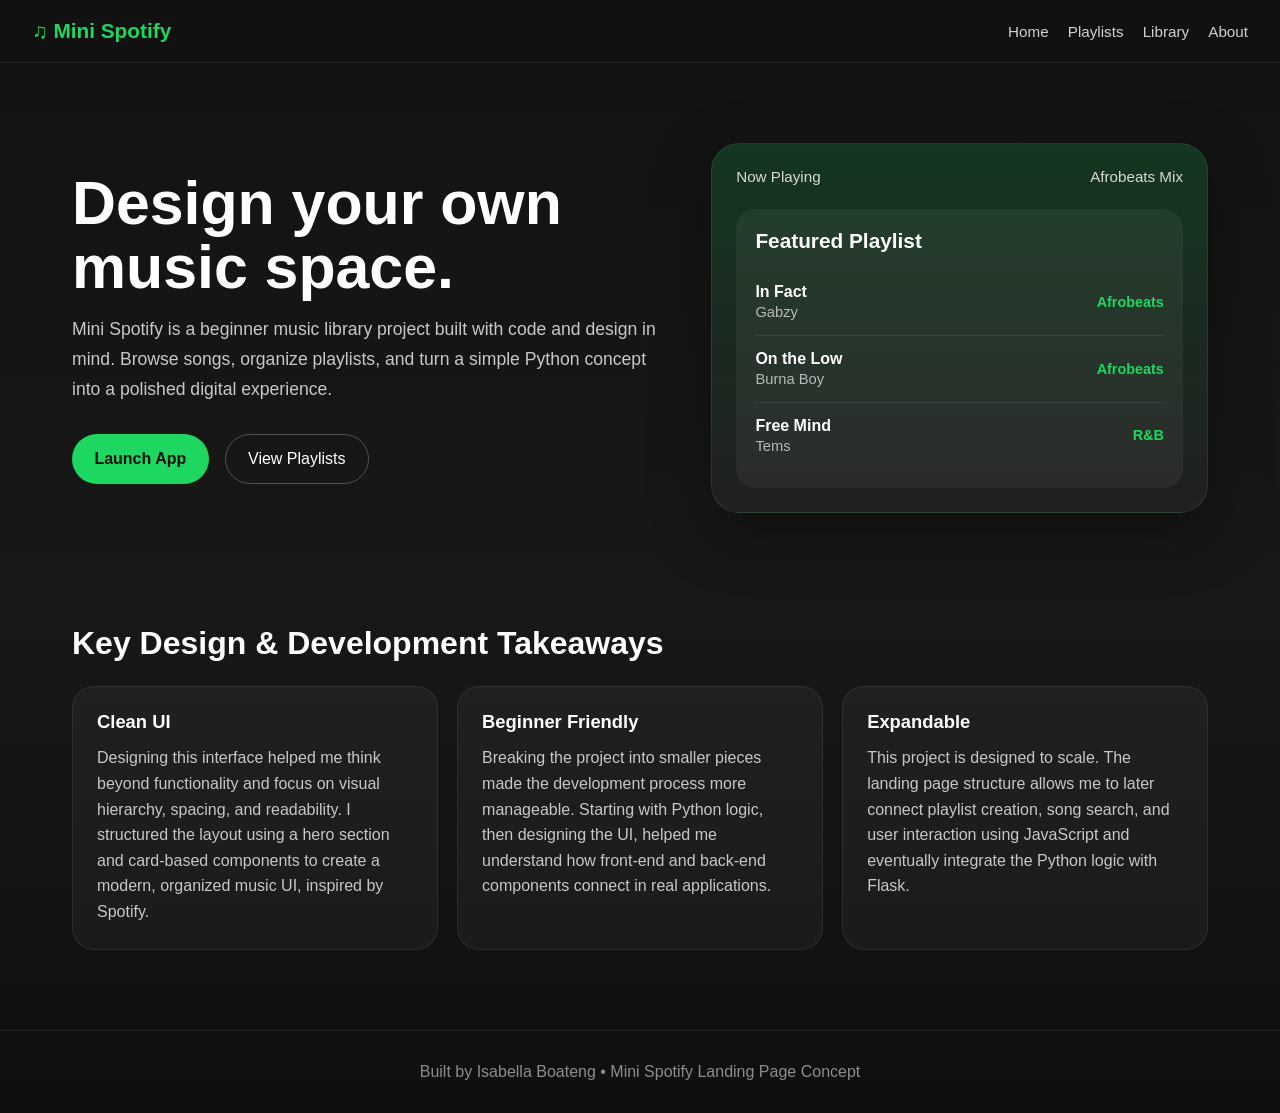
==== index.html @ f2e77faa "Initial Mini Spotify landing page" ====
<!DOCTYPE html>
<html lang="en">
<head>
  <meta charset="UTF-8" />
  <meta name="viewport" content="width=device-width, initial-scale=1.0" />
  <title>Mini Spotify Player</title>

  <link rel="stylesheet" href="styles.css">
</head>

</head>
<body>

  <nav class="navbar">
    <div class="logo">♫ Mini Spotify</div>
    <ul class="nav-links">
      <li>Home</li>
      <li>Playlists</li>
      <li>Library</li>
      <li>About</li>
    </ul>
  </nav>

  <section class="hero">
    <div class="hero-text">
      <h1>Design your own music space.</h1>
      <p>
        Mini Spotify is a beginner music library project built with code and design in mind.
        Browse songs, organize playlists, and turn a simple Python concept into a polished digital experience.
      </p>
      <div class="buttons">
        <button class="btn btn-primary">Launch App</button>
        <button class="btn btn-secondary">View Playlists</button>
      </div>
    </div>

    <div class="hero-card">
      <div class="card-top">
        <span>Now Playing</span>
        <span>Afrobeats Mix</span>
      </div>

      <div class="playlist-box">
        <h3>Featured Playlist</h3>

        <div class="song">
          <div class="song-info">
            <p>In Fact</p>
            <p>Gabzy</p>
          </div>
          <span class="tag">Afrobeats</span>
        </div>

        <div class="song">
          <div class="song-info">
            <p>On the Low</p>
            <p>Burna Boy</p>
          </div>
          <span class="tag">Afrobeats</span>
        </div>

        <div class="song">
          <div class="song-info">
            <p>Free Mind</p>
            <p>Tems</p>
          </div>
          <span class="tag">R&amp;B</span>
        </div>
      </div>
    </div>
  </section>


  <section class="features">
    <h2 class="section-title">Key Design & Development Takeaways</h2>
    <div class="feature-grid">
      <div class="feature-card">
        <h3>Clean UI</h3>
        <p>Designing this interface helped me think beyond functionality and focus on
           visual hierarchy, spacing, and readability. I structured the layout using a
           hero section and card-based components to create a modern, organized music UI, inspired by Spotify.</p>
      </div>
      <div class="feature-card">
        <h3>Beginner Friendly</h3>
        <p>Breaking the project into smaller pieces made the development process more
           manageable. Starting with Python logic, then designing the UI, helped me
           understand how front-end and back-end components connect in real applications.</p>
      </div>
      <div class="feature-card">
        <h3>Expandable</h3>
        <p>This project is designed to scale. The landing page structure allows me to
           later connect playlist creation, song search, and user interaction using
           JavaScript and eventually integrate the Python logic with Flask.</p>
      </div>
    </div>
  </section>

   <footer class="footer">
    Built by Isabella Boateng • Mini Spotify Landing Page Concept
  </footer>
</body>
</html>
---- styles.css ----
* {
      box-sizing: border-box;
      margin: 0;
      padding: 0;
      font-family: Arial, Helvetica, sans-serif;
    }

    body {
      background: linear-gradient(180deg, #121212 0%, #181818 55%, #0f0f0f 100%); 
      color: #ffffff;
      min-height: 100vh;
    }

    /* Class for navigation bar and components: */
    .navbar {
      display: flex;
      justify-content: space-between;
      align-items: center;
      padding: 1.2rem 2rem;
      border-bottom: 1px solid rgba(255,255,255,0.08);
      position: sticky;
      top: 0;
      backdrop-filter: blur(8px);
      background: rgba(18, 18, 18, 0.8);
    }

    /* Mini Spotify + music note */
    .logo {
      font-size: 1.3rem;
      font-weight: bold;
      color: #1ed760;
    }
    /* Elements on the navigation bar */
    .nav-links {
      display: flex;
      gap: 1.2rem;
      list-style: none;
      color: #d1d1d1;
      font-size: 0.95rem;
    }

    /* Class for hero and compoenents: */ 
    .hero {
      display: grid;
      grid-template-columns: 1.1fr 0.9fr;
      gap: 2rem;
      align-items: center;
      max-width: 1200px;
      margin: 0 auto;
      padding: 5rem 2rem 4rem;
    }
    
    /* Hero header */ 
    .hero-text h1 {
      font-size: 3.8rem;
      line-height: 1.05;
      margin-bottom: 1rem;
    }
    /* Hero text */
    .hero-text p {
      color: #c8c8c8;
      font-size: 1.1rem;
      line-height: 1.7;
      max-width: 600px;
      margin-bottom: 1.8rem;
    }

    /* Class for buttons and compoenets: */
    .buttons {
      display: flex;
      gap: 1rem;
      flex-wrap: wrap;
    }

    .btn {
      padding: 0.95rem 1.4rem;
      border-radius: 999px;
      border: none;
      font-size: 1rem;
      cursor: pointer;
      transition: transform 0.2s ease, opacity 0.2s ease;
    }

    /* Hover effect - lift the button slughty */
    .btn:hover {
      transform: translateY(-2px);
      opacity: 0.95;
    }

    /* Primary button style - spotify green */
    .btn-primary {
      background: #1ed760;
      color: #111111;
      font-weight: bold;
    }

     /* Secondary button style - blakc and white */
    .btn-secondary {
      background: transparent;
      color: #ffffff;
      border: 1px solid rgba(255,255,255,0.25);
    }

    /* Nested card components: */
    .hero-card {
      background: linear-gradient(180deg, rgba(30,215,96,0.18), rgba(255,255,255,0.04));
      border: 1px solid rgba(255,255,255,0.08);
      border-radius: 28px;
      padding: 1.5rem;
      box-shadow: 0 20px 60px rgba(0,0,0,0.35);
    }

    .card-top {
      display: flex;
      justify-content: space-between;
      align-items: center;
      margin-bottom: 1.5rem;
      color: #d9d9d9;
      font-size: 0.95rem;
    }

    .playlist-box {
      background: rgba(255,255,255,0.05);
      border-radius: 20px;
      padding: 1.2rem;
    }

    .playlist-box h3 {
      margin-bottom: 1rem;
      font-size: 1.3rem;
    }

    /* Song class and components: */
    .song {
      display: flex;
      justify-content: space-between;
      align-items: center;
      padding: 0.9rem 0;
      border-bottom: 1px solid rgba(255,255,255,0.08);
    }

    .song:last-child {
      border-bottom: none;
    }

    /* Tile of a song */
    .song-info p:first-child {
      font-weight: bold;
      margin-bottom: 0.2rem;
    }

    /* Artist */
    .song-info p:last-child {
      color: #b8b8b8;
      font-size: 0.92rem;
    }

    /* Tag to indicate genre of a song */
    .tag {
      color: #1ed760;
      font-size: 0.9rem;
      font-weight: bold;
    }


    /* Features */
    .features {
      max-width: 1200px;
      margin: 0 auto;
      padding: 3rem 2rem 5rem;
    }

    /* FEatures section heading */
    .section-title {
      font-size: 2rem;
      margin-bottom: 1.5rem;
    }

    /* Create 3 column grid */
    .feature-grid {
      display: grid;
      grid-template-columns: repeat(3, 1fr);
      gap: 1.2rem;
    }

    /* Card layout */
    .feature-card {
      background: rgba(255,255,255,0.04);
      border: 1px solid rgba(255,255,255,0.08);
      border-radius: 22px;
      padding: 1.5rem;
    }

    /* Card heading */
    .feature-card h3 {
      margin-bottom: 0.8rem;
      font-size: 1.15rem;
    }

    /* Card text */
    .feature-card p {
      color: #c7c7c7;
      line-height: 1.6;
    }

     /* Footer */
     .footer {
      text-align: center;
      padding: 2rem;
      color: #8d8d8d;
      border-top: 1px solid rgba(255,255,255,0.08);
    }
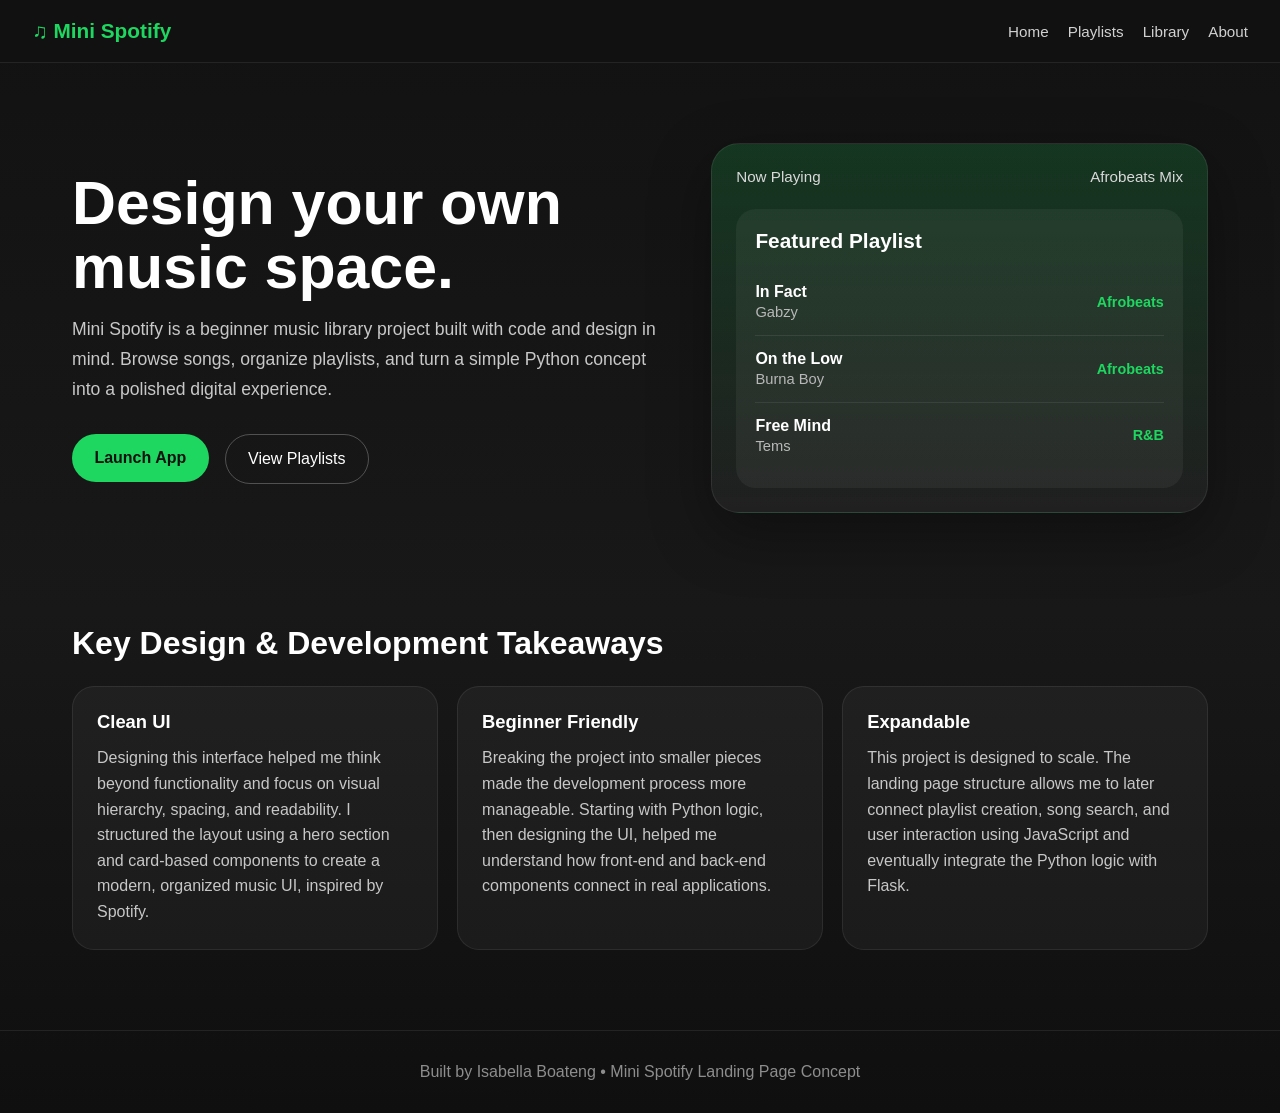
==== commit d4221c6d: "Add app page UI, search functionality, and playlist creation feature" ====
--- a/index.html
+++ b/index.html
@@ -29,7 +29,9 @@
         Browse songs, organize playlists, and turn a simple Python concept into a polished digital experience.
       </p>
       <div class="buttons">
+        <a href="app.html">
         <button class="btn btn-primary">Launch App</button>
+       </a>
         <button class="btn btn-secondary">View Playlists</button>
       </div>
     </div>
--- a/styles.css
+++ b/styles.css
@@ -6,7 +6,7 @@
     }
 
     body {
-      background: linear-gradient(180deg, #121212 0%, #181818 55%, #0f0f0f 100%); 
+      background: linear-gradient(180deg, #121212 0%, #181818 55%, #0f0f0f 100%);
       color: #ffffff;
       min-height: 100vh;
     }
@@ -17,7 +17,7 @@
       justify-content: space-between;
       align-items: center;
       padding: 1.2rem 2rem;
-      border-bottom: 1px solid rgba(255,255,255,0.08);
+      border-bottom: 1px solid rgba(255, 255, 255, 0.08);
       position: sticky;
       top: 0;
       backdrop-filter: blur(8px);
@@ -30,6 +30,7 @@
       font-weight: bold;
       color: #1ed760;
     }
+
     /* Elements on the navigation bar */
     .nav-links {
       display: flex;
@@ -39,7 +40,7 @@
       font-size: 0.95rem;
     }
 
-    /* Class for hero and compoenents: */ 
+    /* Class for hero and compoenents: */
     .hero {
       display: grid;
       grid-template-columns: 1.1fr 0.9fr;
@@ -49,13 +50,14 @@
       margin: 0 auto;
       padding: 5rem 2rem 4rem;
     }
-    
-    /* Hero header */ 
+
+    /* Hero header */
     .hero-text h1 {
       font-size: 3.8rem;
       line-height: 1.05;
       margin-bottom: 1rem;
     }
+
     /* Hero text */
     .hero-text p {
       color: #c8c8c8;
@@ -94,20 +96,20 @@
       font-weight: bold;
     }
 
-     /* Secondary button style - blakc and white */
+    /* Secondary button style - blakc and white */
     .btn-secondary {
       background: transparent;
       color: #ffffff;
-      border: 1px solid rgba(255,255,255,0.25);
+      border: 1px solid rgba(255, 255, 255, 0.25);
     }
 
     /* Nested card components: */
     .hero-card {
-      background: linear-gradient(180deg, rgba(30,215,96,0.18), rgba(255,255,255,0.04));
-      border: 1px solid rgba(255,255,255,0.08);
+      background: linear-gradient(180deg, rgba(30, 215, 96, 0.18), rgba(255, 255, 255, 0.04));
+      border: 1px solid rgba(255, 255, 255, 0.08);
       border-radius: 28px;
       padding: 1.5rem;
-      box-shadow: 0 20px 60px rgba(0,0,0,0.35);
+      box-shadow: 0 20px 60px rgba(0, 0, 0, 0.35);
     }
 
     .card-top {
@@ -120,7 +122,7 @@
     }
 
     .playlist-box {
-      background: rgba(255,255,255,0.05);
+      background: rgba(255, 255, 255, 0.05);
       border-radius: 20px;
       padding: 1.2rem;
     }
@@ -136,7 +138,7 @@
       justify-content: space-between;
       align-items: center;
       padding: 0.9rem 0;
-      border-bottom: 1px solid rgba(255,255,255,0.08);
+      border-bottom: 1px solid rgba(255, 255, 255, 0.08);
     }
 
     .song:last-child {
@@ -185,8 +187,8 @@
 
     /* Card layout */
     .feature-card {
-      background: rgba(255,255,255,0.04);
-      border: 1px solid rgba(255,255,255,0.08);
+      background: rgba(255, 255, 255, 0.04);
+      border: 1px solid rgba(255, 255, 255, 0.08);
       border-radius: 22px;
       padding: 1.5rem;
     }
@@ -203,11 +205,135 @@
       line-height: 1.6;
     }
 
-     /* Footer */
-     .footer {
+    /* Footer */
+    .footer {
       text-align: center;
       padding: 2rem;
       color: #8d8d8d;
-      border-top: 1px solid rgba(255,255,255,0.08);
-    }
-
+      border-top: 1px solid rgba(255, 255, 255, 0.08);
+    }
+
+    /* Style for application */
+    .app-container {
+      max-width: 900px;
+      margin: 0 auto;
+      padding: 3rem 2rem;
+    }
+
+    .app-title {
+      font-size: 2.5rem;
+      margin-bottom: 2rem;
+    }
+
+    .search-bar {
+      width: 100%;
+      padding: 1rem;
+      border-radius: 12px;
+      border: none;
+      margin-bottom: 2rem;
+      font-size: 1rem;
+    }
+
+    .song-list {
+      display: flex;
+      flex-direction: column;
+      gap: 1rem;
+    }
+
+    .song-card {
+      background: rgba(255, 255, 255, 0.05);
+      padding: 1rem 1.5rem;
+      border-radius: 16px;
+      transition: 0.2s;
+    }
+
+    .song-card:hover {
+      background: rgba(255, 255, 255, 0.08);
+    }
+
+    .song-title {
+      font-weight: bold;
+    }
+
+    .song-artist {
+      color: #b3b3b3;
+    }
+
+    .app-layout {
+      display: grid;
+      grid-template-columns: 2fr 1fr;
+      gap: 1.5rem;
+      align-items: start;
+    }
+
+    .panel-heading {
+      font-size: 1.4rem;
+      margin-bottom: 1rem;
+    }
+
+    .library-panel,
+    .playlist-panel {
+      background: rgba(255, 255, 255, 0.03);
+      border: 1px solid rgba(255, 255, 255, 0.08);
+      border-radius: 24px;
+      padding: 1.5rem;
+    }
+
+    .playlist-panel {
+      height: fit-content;
+    }
+
+    .playlist-card {
+      background: rgba(255, 255, 255, 0.05);
+      border-radius: 16px;
+      padding: 1rem 1.1rem;
+      margin-bottom: 1rem;
+      transition: 0.2s;
+    }
+
+    .playlist-card:hover {
+      background: rgba(255, 255, 255, 0.08);
+    }
+
+    .playlist-name {
+      font-weight: bold;
+      margin-bottom: 0.35rem;
+    }
+
+    .playlist-count {
+      color: #b3b3b3;
+      font-size: 0.95rem;
+    }
+
+    @media (max-width: 900px) {
+      .app-layout {
+        grid-template-columns: 1fr;
+      }
+    }
+
+    .playlist-input {
+      display: flex;
+      gap: 0.5rem;
+      margin-bottom: 1.2rem;
+    }
+
+    .playlist-name-input {
+      flex: 1;
+      padding: 0.7rem;
+      border-radius: 10px;
+      border: none;
+    }
+
+    .create-playlist-btn {
+      padding: 0.7rem 1rem;
+      border-radius: 10px;
+      border: none;
+      background: #1ed760;
+      color: black;
+      font-weight: bold;
+      cursor: pointer;
+    }
+
+    .create-playlist-btn:hover {
+      opacity: 0.9;
+    }
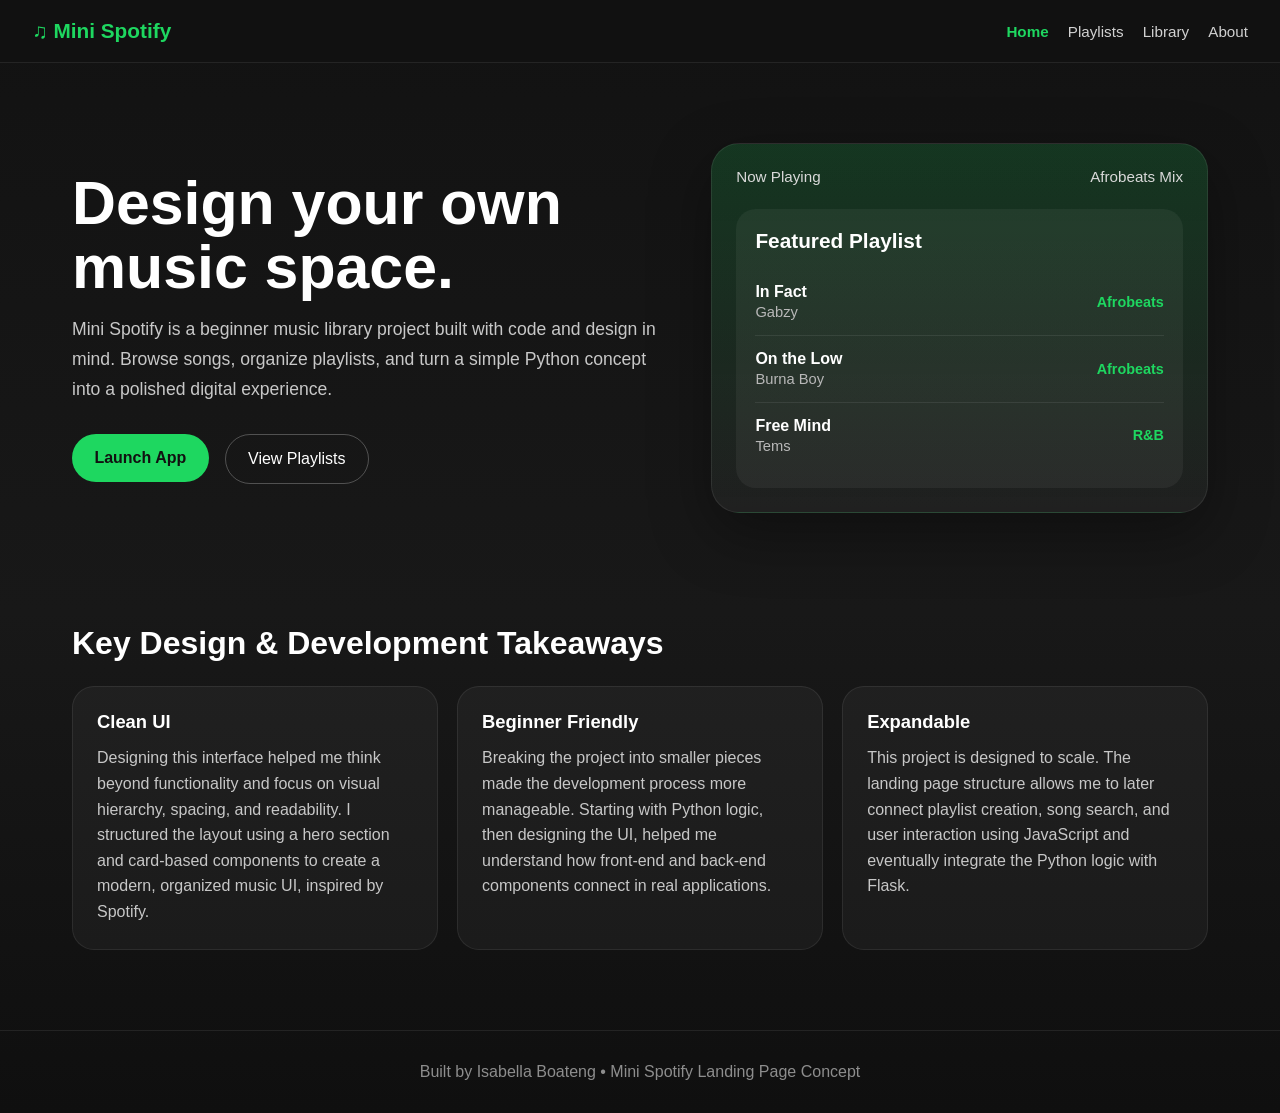
==== commit 95a12344: "Add playlist persistence, expanded song library, and scrollable song container" ====
--- a/index.html
+++ b/index.html
@@ -1,5 +1,6 @@
 <!DOCTYPE html>
 <html lang="en">
+
 <head>
   <meta charset="UTF-8" />
   <meta name="viewport" content="width=device-width, initial-scale=1.0" />
@@ -9,15 +10,16 @@
 </head>
 
 </head>
+
 <body>
 
   <nav class="navbar">
     <div class="logo">♫ Mini Spotify</div>
     <ul class="nav-links">
-      <li>Home</li>
-      <li>Playlists</li>
-      <li>Library</li>
-      <li>About</li>
+      <li><a href="index.html" class="active">Home</a></li>
+      <li><a href="playlists.html">Playlists</a></li>
+      <li><a href="app.html">Library</a></li>
+      <li><a href="#about">About</a></li>
     </ul>
   </nav>
 
@@ -28,11 +30,16 @@
         Mini Spotify is a beginner music library project built with code and design in mind.
         Browse songs, organize playlists, and turn a simple Python concept into a polished digital experience.
       </p>
+
+
       <div class="buttons">
         <a href="app.html">
-        <button class="btn btn-primary">Launch App</button>
-       </a>
-        <button class="btn btn-secondary">View Playlists</button>
+          <button class="btn btn-primary">Launch App</button>
+        </a>
+
+        <a href="playlists.html">
+          <button class="btn btn-secondary">View Playlists</button>
+        </a>
       </div>
     </div>
 
@@ -73,32 +80,33 @@
   </section>
 
 
-  <section class="features">
+  <section class="features" id="about">
     <h2 class="section-title">Key Design & Development Takeaways</h2>
     <div class="feature-grid">
       <div class="feature-card">
         <h3>Clean UI</h3>
         <p>Designing this interface helped me think beyond functionality and focus on
-           visual hierarchy, spacing, and readability. I structured the layout using a
-           hero section and card-based components to create a modern, organized music UI, inspired by Spotify.</p>
+          visual hierarchy, spacing, and readability. I structured the layout using a
+          hero section and card-based components to create a modern, organized music UI, inspired by Spotify.</p>
       </div>
       <div class="feature-card">
         <h3>Beginner Friendly</h3>
         <p>Breaking the project into smaller pieces made the development process more
-           manageable. Starting with Python logic, then designing the UI, helped me
-           understand how front-end and back-end components connect in real applications.</p>
+          manageable. Starting with Python logic, then designing the UI, helped me
+          understand how front-end and back-end components connect in real applications.</p>
       </div>
       <div class="feature-card">
         <h3>Expandable</h3>
         <p>This project is designed to scale. The landing page structure allows me to
-           later connect playlist creation, song search, and user interaction using
-           JavaScript and eventually integrate the Python logic with Flask.</p>
+          later connect playlist creation, song search, and user interaction using
+          JavaScript and eventually integrate the Python logic with Flask.</p>
       </div>
     </div>
   </section>
 
-   <footer class="footer">
+  <footer class="footer">
     Built by Isabella Boateng • Mini Spotify Landing Page Concept
   </footer>
 </body>
+
 </html>
--- a/styles.css
+++ b/styles.css
@@ -22,6 +22,21 @@
       top: 0;
       backdrop-filter: blur(8px);
       background: rgba(18, 18, 18, 0.8);
+    }
+
+    .nav-links a {
+      text-decoration: none;
+      color: #d1d1d1;
+      transition: 0.2s;
+    }
+
+    .nav-links a:hover {
+      color: #1ed760;
+    }
+
+    .nav-links a.active {
+      color: #1ed760;
+      font-weight: bold;
     }
 
     /* Mini Spotify + music note */
@@ -259,6 +274,38 @@
       color: #b3b3b3;
     }
 
+    .song-card {
+      display: flex;
+      justify-content: space-between;
+      align-items: center;
+    }
+
+    .back-btn {
+      background: rgba(255, 255, 255, 0.1);
+      padding: 0.4rem 0.8rem;
+      border-radius: 8px;
+      text-decoration: none;
+      color: white;
+    }
+
+    .back-btn:hover {
+      text-decoration: underline;
+    }
+
+    .add-btn {
+      background: #1ed760;
+      border: none;
+      border-radius: 50%;
+      width: 35px;
+      height: 35px;
+      font-size: 18px;
+      cursor: pointer;
+    }
+
+    .add-btn:hover {
+      opacity: 0.8;
+    }
+
     .app-layout {
       display: grid;
       grid-template-columns: 2fr 1fr;
@@ -336,4 +383,89 @@
 
     .create-playlist-btn:hover {
       opacity: 0.9;
+    }
+
+    .selected-playlist {
+      border: 2px solid #1ed760;
+    }
+
+
+    .playlists-page {
+      max-width: 1100px;
+      margin: 0 auto;
+      padding: 3rem 2rem 5rem;
+    }
+
+    .page-description {
+      color: #b3b3b3;
+      font-size: 1.1rem;
+      margin-bottom: 2rem;
+      max-width: 650px;
+      line-height: 1.6;
+    }
+
+    .playlist-page-grid {
+      display: grid;
+      grid-template-columns: repeat(3, 1fr);
+      gap: 1.5rem;
+    }
+
+    .playlist-detail-card {
+      background: rgba(255, 255, 255, 0.05);
+      border: 1px solid rgba(255, 255, 255, 0.08);
+      border-radius: 24px;
+      padding: 1.5rem;
+      min-height: 260px;
+    }
+
+    .playlist-detail-card h2 {
+      margin-bottom: 0.5rem;
+    }
+
+    .playlist-song {
+      display: flex;
+      justify-content: space-between;
+      gap: 1rem;
+      padding: 0.9rem 0;
+      border-bottom: 1px solid rgba(255, 255, 255, 0.08);
+    }
+
+    .playlist-song small,
+    .empty-note {
+      color: #b3b3b3;
+    }
+
+    @media (max-width: 900px) {
+      .playlist-page-grid {
+        grid-template-columns: 1fr;
+      }
+    }
+
+    .playlist-link {
+      text-decoration: none;
+      color: inherit;
+    }
+
+    .song-list {
+      display: flex;
+      flex-direction: column;
+      gap: 1rem;
+
+      max-height: 500px;
+      overflow-y: auto;
+      padding-right: 0.5rem;
+    }
+
+    .song-list::-webkit-scrollbar {
+      width: 8px;
+    }
+
+    .song-list::-webkit-scrollbar-track {
+      background: rgba(255, 255, 255, 0.05);
+      border-radius: 10px;
+    }
+
+    .song-list::-webkit-scrollbar-thumb {
+      background: #1ed760;
+      border-radius: 10px;
     }
